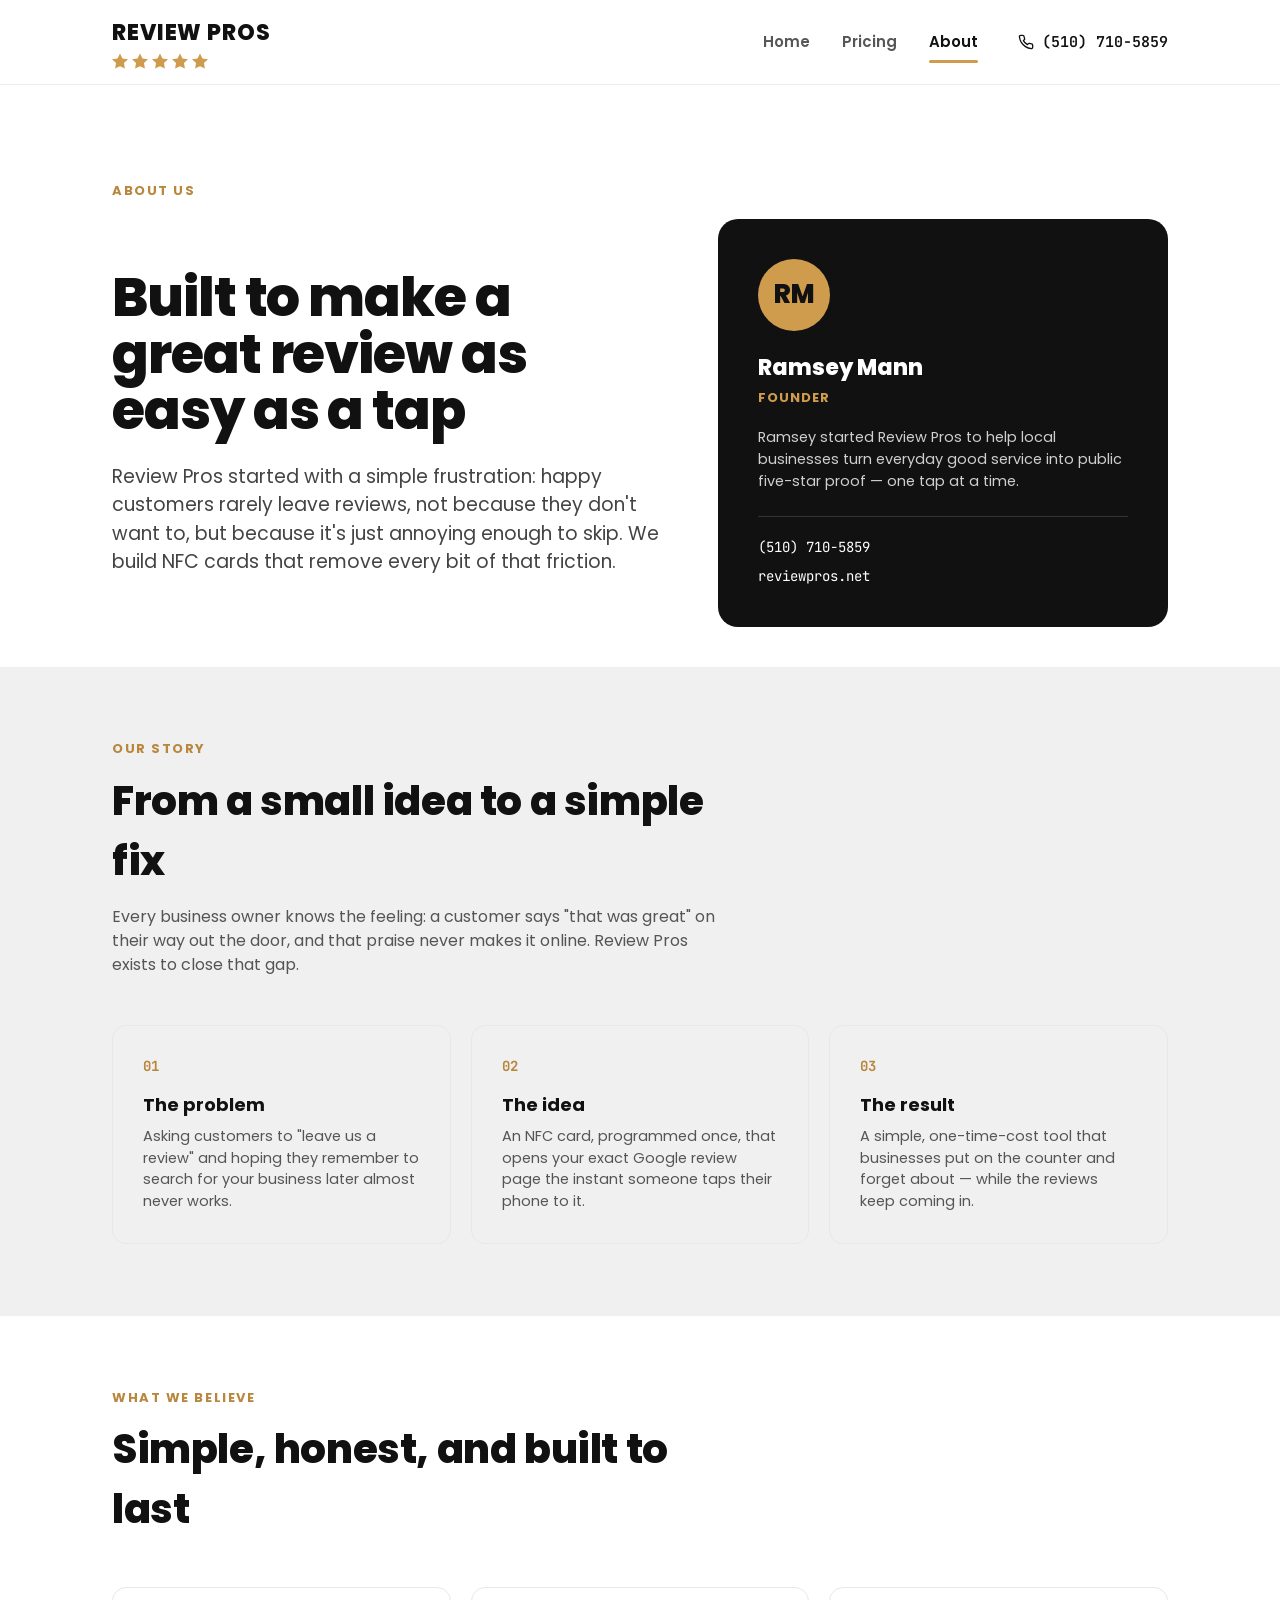
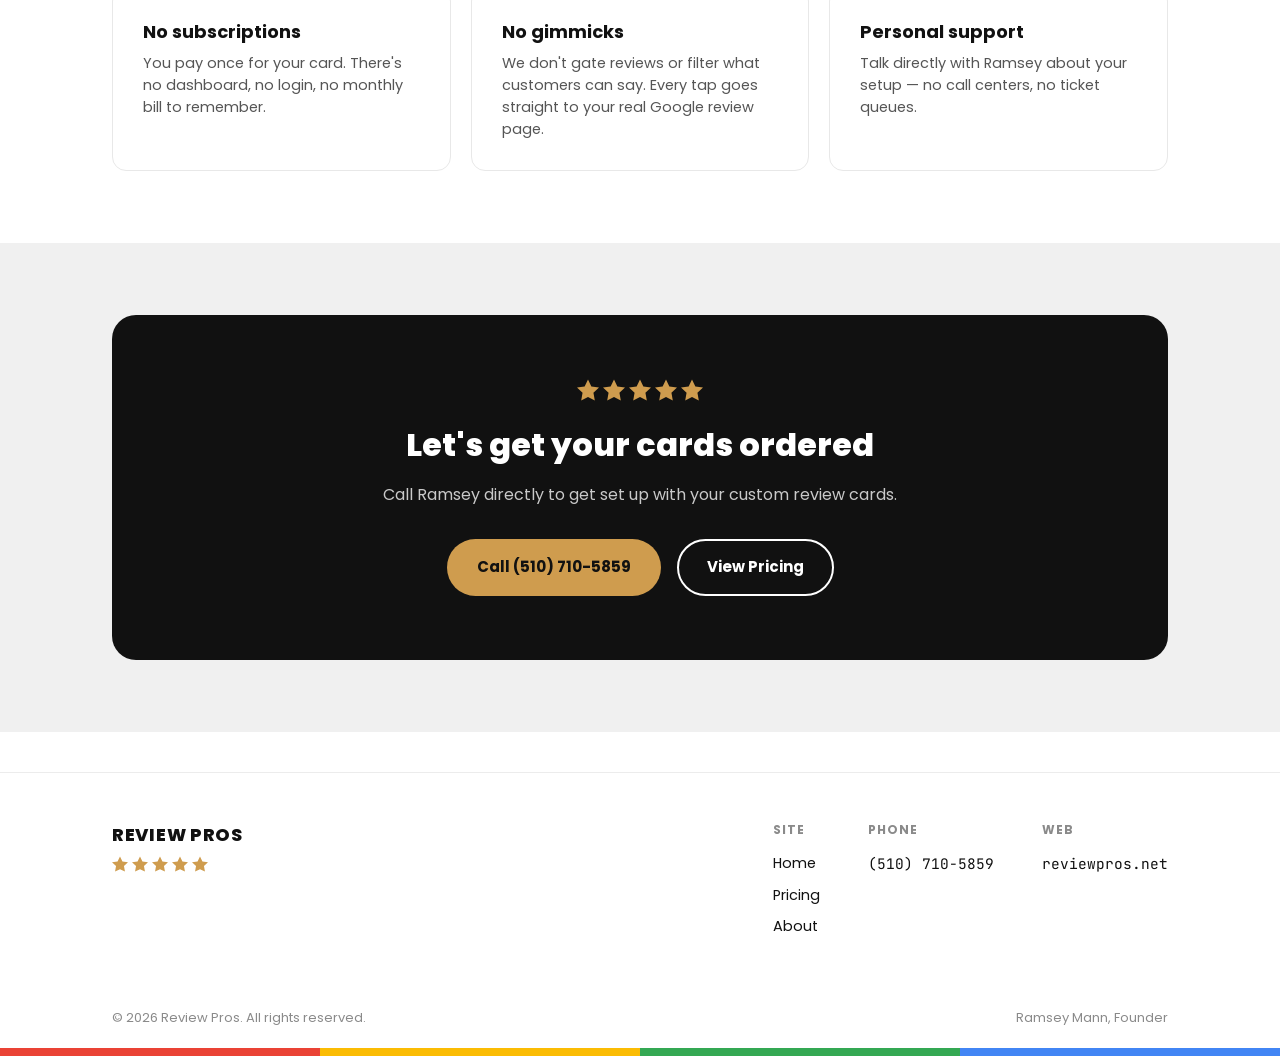
==== about.html @ d0340fe0 "Add files via upload" ====
<!DOCTYPE html>
<html lang="en">
<head>
<meta charset="UTF-8">
<meta name="viewport" content="width=device-width, initial-scale=1.0">
<title>About — Review Pros</title>
<meta name="description" content="Review Pros is a Bay Area NFC review card business founded by Ramsey Mann, built to help local businesses earn more Google reviews with zero friction.">
<link rel="preconnect" href="https://fonts.googleapis.com">
<link rel="preconnect" href="https://fonts.gstatic.com" crossorigin>
<link href="https://fonts.googleapis.com/css2?family=Poppins:wght@400;500;600;700;800&family=JetBrains+Mono:wght@400;500;700&display=swap" rel="stylesheet">
<link rel="stylesheet" href="styles.css">
</head>
<body>

<header class="site-header">
  <div class="wrap">
    <a href="index.html" class="logo">
      <span class="word">Review Pros</span>
      <span class="stars small" aria-hidden="true">
        <svg viewBox="0 0 24 24"><path d="M12 .587l3.668 7.568 8.332 1.151-6.064 5.828 1.48 8.279L12 19.771l-7.416 3.642 1.48-8.279L0 9.306l8.332-1.151z"/></svg>
        <svg viewBox="0 0 24 24"><path d="M12 .587l3.668 7.568 8.332 1.151-6.064 5.828 1.48 8.279L12 19.771l-7.416 3.642 1.48-8.279L0 9.306l8.332-1.151z"/></svg>
        <svg viewBox="0 0 24 24"><path d="M12 .587l3.668 7.568 8.332 1.151-6.064 5.828 1.48 8.279L12 19.771l-7.416 3.642 1.48-8.279L0 9.306l8.332-1.151z"/></svg>
        <svg viewBox="0 0 24 24"><path d="M12 .587l3.668 7.568 8.332 1.151-6.064 5.828 1.48 8.279L12 19.771l-7.416 3.642 1.48-8.279L0 9.306l8.332-1.151z"/></svg>
        <svg viewBox="0 0 24 24"><path d="M12 .587l3.668 7.568 8.332 1.151-6.064 5.828 1.48 8.279L12 19.771l-7.416 3.642 1.48-8.279L0 9.306l8.332-1.151z"/></svg>
      </span>
    </a>
    <nav class="main-nav">
      <div class="links">
        <a href="index.html">Home</a>
        <a href="pricing.html">Pricing</a>
        <a href="about.html" class="active">About</a>
      </div>
      <a class="header-phone mono" href="tel:15107105859">
        <svg viewBox="0 0 24 24" fill="none" stroke="currentColor" stroke-width="2" stroke-linecap="round" stroke-linejoin="round"><path d="M22 16.92v3a2 2 0 0 1-2.18 2 19.79 19.79 0 0 1-8.63-3.07 19.5 19.5 0 0 1-6-6 19.79 19.79 0 0 1-3.07-8.67A2 2 0 0 1 4.11 2h3a2 2 0 0 1 2 1.72c.127.96.361 1.903.7 2.81a2 2 0 0 1-.45 2.11L8.09 9.91a16 16 0 0 0 6 6l1.27-1.27a2 2 0 0 1 2.11-.45c.907.339 1.85.573 2.81.7A2 2 0 0 1 22 16.92z"/></svg>
        (510) 710-5859
      </a>
    </nav>
    <button class="nav-toggle" aria-label="Toggle menu">
      <span></span><span></span><span></span>
    </button>
  </div>
</header>

<main>
  <section class="hero" style="padding-bottom:40px;">
    <div class="wrap">
      <div class="eyebrow">About Us</div>
      <div class="about-hero">
        <div>
          <h1 style="font-size:clamp(34px,5vw,54px);">Built to make a great review as easy as a tap</h1>
          <p class="lead">Review Pros started with a simple frustration: happy customers rarely leave reviews, not because they don't want to, but because it's just annoying enough to skip. We build NFC cards that remove every bit of that friction.</p>
        </div>
        <div class="founder-card">
          <div class="avatar">RM</div>
          <h3>Ramsey Mann</h3>
          <div class="role">Founder</div>
          <p>Ramsey started Review Pros to help local businesses turn everyday good service into public five-star proof — one tap at a time.</p>
          <div class="contact-line mono">
            <span>(510) 710-5859</span>
            <span>reviewpros.net</span>
          </div>
        </div>
      </div>
    </div>
  </section>

  <section class="alt-bg">
    <div class="wrap">
      <div class="section-head">
        <div class="eyebrow">Our Story</div>
        <h2>From a small idea to a simple fix</h2>
        <p>Every business owner knows the feeling: a customer says "that was great" on their way out the door, and that praise never makes it online. Review Pros exists to close that gap.</p>
      </div>
      <div class="values-grid">
        <div class="value-card">
          <div class="num mono">01</div>
          <h3>The problem</h3>
          <p>Asking customers to "leave us a review" and hoping they remember to search for your business later almost never works.</p>
        </div>
        <div class="value-card">
          <div class="num mono">02</div>
          <h3>The idea</h3>
          <p>An NFC card, programmed once, that opens your exact Google review page the instant someone taps their phone to it.</p>
        </div>
        <div class="value-card">
          <div class="num mono">03</div>
          <h3>The result</h3>
          <p>A simple, one-time-cost tool that businesses put on the counter and forget about — while the reviews keep coming in.</p>
        </div>
      </div>
    </div>
  </section>

  <section>
    <div class="wrap">
      <div class="section-head">
        <div class="eyebrow">What We Believe</div>
        <h2>Simple, honest, and built to last</h2>
      </div>
      <div class="values-grid">
        <div class="value-card">
          <h3>No subscriptions</h3>
          <p>You pay once for your card. There's no dashboard, no login, no monthly bill to remember.</p>
        </div>
        <div class="value-card">
          <h3>No gimmicks</h3>
          <p>We don't gate reviews or filter what customers can say. Every tap goes straight to your real Google review page.</p>
        </div>
        <div class="value-card">
          <h3>Personal support</h3>
          <p>Talk directly with Ramsey about your setup — no call centers, no ticket queues.</p>
        </div>
      </div>
    </div>
  </section>

  <section class="alt-bg">
    <div class="wrap">
      <div class="cta-banner" style="background:var(--black);">
        <div class="stars" style="justify-content:center;" aria-hidden="true">
          <svg viewBox="0 0 24 24"><path d="M12 .587l3.668 7.568 8.332 1.151-6.064 5.828 1.48 8.279L12 19.771l-7.416 3.642 1.48-8.279L0 9.306l8.332-1.151z"/></svg>
          <svg viewBox="0 0 24 24"><path d="M12 .587l3.668 7.568 8.332 1.151-6.064 5.828 1.48 8.279L12 19.771l-7.416 3.642 1.48-8.279L0 9.306l8.332-1.151z"/></svg>
          <svg viewBox="0 0 24 24"><path d="M12 .587l3.668 7.568 8.332 1.151-6.064 5.828 1.48 8.279L12 19.771l-7.416 3.642 1.48-8.279L0 9.306l8.332-1.151z"/></svg>
          <svg viewBox="0 0 24 24"><path d="M12 .587l3.668 7.568 8.332 1.151-6.064 5.828 1.48 8.279L12 19.771l-7.416 3.642 1.48-8.279L0 9.306l8.332-1.151z"/></svg>
          <svg viewBox="0 0 24 24"><path d="M12 .587l3.668 7.568 8.332 1.151-6.064 5.828 1.48 8.279L12 19.771l-7.416 3.642 1.48-8.279L0 9.306l8.332-1.151z"/></svg>
        </div>
        <h2>Let's get your cards ordered</h2>
        <p>Call Ramsey directly to get set up with your custom review cards.</p>
        <div class="cta-row">
          <a href="tel:15107105859" class="btn btn-gold">Call (510) 710-5859</a>
          <a href="pricing.html" class="btn btn-outline">View Pricing</a>
        </div>
      </div>
    </div>
  </section>
</main>

<footer>
  <div class="wrap">
    <div class="footer-inner">
      <div class="footer-col">
        <a href="index.html" class="logo">
          <span class="word">Review Pros</span>
        </a>
        <div class="stars small" aria-hidden="true">
          <svg viewBox="0 0 24 24"><path d="M12 .587l3.668 7.568 8.332 1.151-6.064 5.828 1.48 8.279L12 19.771l-7.416 3.642 1.48-8.279L0 9.306l8.332-1.151z"/></svg>
          <svg viewBox="0 0 24 24"><path d="M12 .587l3.668 7.568 8.332 1.151-6.064 5.828 1.48 8.279L12 19.771l-7.416 3.642 1.48-8.279L0 9.306l8.332-1.151z"/></svg>
          <svg viewBox="0 0 24 24"><path d="M12 .587l3.668 7.568 8.332 1.151-6.064 5.828 1.48 8.279L12 19.771l-7.416 3.642 1.48-8.279L0 9.306l8.332-1.151z"/></svg>
          <svg viewBox="0 0 24 24"><path d="M12 .587l3.668 7.568 8.332 1.151-6.064 5.828 1.48 8.279L12 19.771l-7.416 3.642 1.48-8.279L0 9.306l8.332-1.151z"/></svg>
          <svg viewBox="0 0 24 24"><path d="M12 .587l3.668 7.568 8.332 1.151-6.064 5.828 1.48 8.279L12 19.771l-7.416 3.642 1.48-8.279L0 9.306l8.332-1.151z"/></svg>
        </div>
      </div>
      <div class="footer-links">
        <div class="col">
          <h4>Site</h4>
          <a href="index.html">Home</a>
          <a href="pricing.html">Pricing</a>
          <a href="about.html">About</a>
        </div>
        <div class="col">
          <h4>Phone</h4>
          <a class="mono" href="tel:15107105859">(510) 710-5859</a>
        </div>
        <div class="col">
          <h4>Web</h4>
          <a class="mono" href="https://reviewpros.net">reviewpros.net</a>
        </div>
      </div>
    </div>
    <div class="footer-bottom">
      <span>&copy; 2026 Review Pros. All rights reserved.</span>
      <span>Ramsey Mann, Founder</span>
    </div>
  </div>
  <div class="stripe"><span class="r"></span><span class="y"></span><span class="g"></span><span class="b"></span></div>
</footer>

<script src="app.js"></script>
</body>
</html>
---- styles.css ----
:root {
  --black: #111111;
  --white: #ffffff;
  --gray-bg: #f0f0f0;
  --gray-text: #8a8a8a;
  --gold: #cf9c4e;
  --gold-dark: #b8863c;
  --red: #ea4335;
  --yellow: #fbbc04;
  --green: #34a853;
  --blue: #4285f4;
  --dark-card: #161616;
  --radius: 14px;
}

* { box-sizing: border-box; margin: 0; padding: 0; }

html { scroll-behavior: smooth; }

body {
  font-family: 'Poppins', -apple-system, BlinkMacSystemFont, 'Segoe UI', sans-serif;
  color: var(--black);
  background: var(--white);
  line-height: 1.5;
  -webkit-font-smoothing: antialiased;
}

.mono {
  font-family: 'JetBrains Mono', 'SFMono-Regular', Consolas, monospace;
}

a { color: inherit; text-decoration: none; }

img, svg { display: block; max-width: 100%; }

.wrap {
  max-width: 1120px;
  margin: 0 auto;
  padding: 0 32px;
}

/* Stars */
.stars { display: flex; gap: 4px; }
.stars svg { width: 22px; height: 22px; }
.stars.small svg { width: 16px; height: 16px; }
.stars.large svg { width: 30px; height: 30px; }
.stars svg path { fill: var(--gold); }

/* Header */
.site-header {
  border-bottom: 1px solid #ececec;
  position: sticky;
  top: 0;
  background: rgba(255,255,255,0.92);
  backdrop-filter: blur(8px);
  z-index: 100;
}

.site-header .wrap {
  display: flex;
  align-items: center;
  justify-content: space-between;
  height: 84px;
}

.logo {
  display: flex;
  flex-direction: column;
  gap: 4px;
}

.logo .word {
  font-weight: 800;
  font-size: 22px;
  letter-spacing: 0.04em;
  text-transform: uppercase;
}

.main-nav {
  display: flex;
  align-items: center;
  gap: 40px;
}

.main-nav .links {
  display: flex;
  gap: 32px;
  font-weight: 600;
  font-size: 15px;
}

.main-nav .links a {
  position: relative;
  padding: 4px 0;
  opacity: 0.7;
  transition: opacity 0.15s ease;
}

.main-nav .links a:hover,
.main-nav .links a.active { opacity: 1; }

.main-nav .links a.active::after {
  content: "";
  position: absolute;
  left: 0; right: 0; bottom: -6px;
  height: 3px;
  background: var(--gold);
  border-radius: 3px;
}

.header-phone {
  font-weight: 600;
  font-size: 15px;
  display: flex;
  align-items: center;
  gap: 8px;
  white-space: nowrap;
}

.header-phone svg { width: 16px; height: 16px; }

.nav-toggle {
  display: none;
  background: none;
  border: none;
  cursor: pointer;
  width: 32px;
  height: 32px;
  flex-direction: column;
  justify-content: center;
  gap: 5px;
}
.nav-toggle span {
  display: block;
  height: 2px;
  background: var(--black);
  border-radius: 2px;
}

/* Buttons */
.btn {
  display: inline-flex;
  align-items: center;
  justify-content: center;
  gap: 8px;
  padding: 15px 28px;
  border-radius: 999px;
  font-weight: 700;
  font-size: 15px;
  cursor: pointer;
  border: 2px solid transparent;
  transition: transform 0.15s ease, opacity 0.15s ease;
}
.btn:hover { transform: translateY(-1px); }

.btn-primary {
  background: var(--black);
  color: var(--white);
}
.btn-primary:hover { opacity: 0.85; }

.btn-outline {
  background: transparent;
  color: var(--black);
  border-color: var(--black);
}
.btn-outline:hover { background: var(--black); color: var(--white); }

.btn-gold {
  background: var(--gold);
  color: var(--black);
}
.btn-gold:hover { opacity: 0.88; }

.cta-row {
  display: flex;
  gap: 16px;
  flex-wrap: wrap;
}

/* Google stripe */
.stripe {
  height: 8px;
  display: flex;
  width: 100%;
}
.stripe span { flex: 1; }
.stripe .r { background: var(--red); }
.stripe .y { background: var(--yellow); }
.stripe .g { background: var(--green); }
.stripe .b { background: var(--blue); }

/* Hero */
.hero {
  padding: 96px 0 80px;
}
.hero .stars { margin-bottom: 24px; }
.eyebrow {
  font-weight: 700;
  font-size: 13px;
  letter-spacing: 0.12em;
  text-transform: uppercase;
  color: var(--gold-dark);
  margin-bottom: 18px;
}
.hero h1 {
  font-size: clamp(38px, 6vw, 68px);
  font-weight: 800;
  line-height: 1.05;
  letter-spacing: -0.02em;
  max-width: 820px;
}
.hero p.lead {
  margin-top: 24px;
  font-size: 19px;
  color: #444;
  max-width: 560px;
}
.hero .cta-row { margin-top: 36px; }
.hero .microcopy {
  margin-top: 18px;
  font-size: 14px;
  color: var(--gray-text);
}

/* Section */
section { padding: 72px 0; }
.section-head { max-width: 620px; margin-bottom: 48px; }
.section-head .eyebrow { margin-bottom: 12px; }
.section-head h2 {
  font-size: clamp(28px, 4vw, 40px);
  font-weight: 800;
  letter-spacing: -0.01em;
}
.section-head p { margin-top: 14px; color: #555; font-size: 16px; }

.alt-bg { background: var(--gray-bg); }

/* Steps */
.steps {
  display: grid;
  grid-template-columns: repeat(3, 1fr);
  gap: 24px;
}
.step-card {
  background: var(--white);
  border-radius: var(--radius);
  padding: 32px;
  border: 1px solid #e8e8e8;
}
.step-num {
  width: 40px; height: 40px;
  border-radius: 50%;
  background: var(--black);
  color: var(--white);
  display: flex; align-items: center; justify-content: center;
  font-weight: 800;
  margin-bottom: 20px;
  font-size: 15px;
}
.step-card h3 { font-size: 19px; font-weight: 700; margin-bottom: 10px; }
.step-card p { color: #555; font-size: 15px; }

/* Feature grid */
.features-grid {
  display: grid;
  grid-template-columns: repeat(4, 1fr);
  gap: 20px;
}
.feature {
  padding: 26px 22px;
  border-radius: var(--radius);
  border: 1px solid #e8e8e8;
}
.feature .icon {
  width: 40px; height: 40px;
  margin-bottom: 16px;
}
.feature .icon svg { width: 100%; height: 100%; }
.feature h3 { font-size: 16px; font-weight: 700; margin-bottom: 6px; }
.feature p { font-size: 14px; color: #666; }

/* Tap demo */
.tap-demo {
  display: flex;
  align-items: center;
  justify-content: center;
  gap: 64px;
  flex-wrap: wrap;
  background: var(--black);
  color: var(--white);
  border-radius: 24px;
  padding: 64px 40px;
}
.tap-demo .demo-left { max-width: 380px; }
.tap-demo .stars { margin-bottom: 20px; }
.tap-demo h2 { font-size: 30px; font-weight: 800; margin-bottom: 14px; }
.tap-demo p { color: #c9c9c9; font-size: 15px; }
.tap-icon svg { width: 200px; height: auto; }
.tap-icon path, .tap-icon circle, .tap-icon rect { stroke: var(--white); }
.tap-icon .label { fill: var(--white); }

/* Pricing */
.pricing-list {
  display: flex;
  flex-direction: column;
  gap: 18px;
  max-width: 760px;
  margin: 0 auto;
}
.price-card {
  display: flex;
  align-items: center;
  justify-content: space-between;
  background: var(--gray-bg);
  border-radius: var(--radius);
  padding: 30px 36px;
  position: relative;
}
.price-card.dark {
  background: var(--dark-card);
  color: var(--white);
}
.price-card .plan-name {
  font-size: 24px;
  font-weight: 800;
}
.price-card .per-card {
  font-size: 14px;
  color: var(--gray-text);
  margin-top: 6px;
}
.price-card.dark .per-card { color: #9a9a9a; }
.price-card .amount {
  font-size: 40px;
  font-weight: 800;
}
.price-card.dark .amount { color: var(--gold); }
.badge {
  position: absolute;
  top: -14px;
  right: 28px;
  background: var(--gold);
  color: var(--black);
  font-size: 12px;
  font-weight: 800;
  letter-spacing: 0.04em;
  text-transform: uppercase;
  padding: 7px 16px;
  border-radius: 999px;
}
.pricing-note {
  text-align: center;
  margin-top: 32px;
  color: var(--gray-text);
  font-size: 15px;
}
.pricing-cta {
  text-align: center;
  margin-top: 40px;
}

/* Compare table */
.compare {
  border: 1px solid #e8e8e8;
  border-radius: var(--radius);
  overflow: hidden;
}
.compare-row {
  display: grid;
  grid-template-columns: 2fr 1fr 1fr;
  align-items: center;
  padding: 18px 28px;
  border-bottom: 1px solid #eee;
  font-size: 15px;
}
.compare-row:last-child { border-bottom: none; }
.compare-row.head { font-weight: 700; background: var(--gray-bg); }
.compare-row .yes { color: var(--green); font-weight: 700; }
.compare-row .no { color: #bbb; }
.compare-row div:not(:first-child) { text-align: center; }

/* About */
.about-hero {
  display: grid;
  grid-template-columns: 1.1fr 0.9fr;
  gap: 56px;
  align-items: center;
}
.founder-card {
  background: var(--black);
  color: var(--white);
  border-radius: 20px;
  padding: 40px;
}
.founder-card .avatar {
  width: 72px; height: 72px;
  border-radius: 50%;
  background: var(--gold);
  color: var(--black);
  display: flex; align-items: center; justify-content: center;
  font-weight: 800;
  font-size: 26px;
  margin-bottom: 20px;
}
.founder-card h3 { font-size: 22px; font-weight: 800; }
.founder-card .role {
  color: var(--gold);
  font-size: 13px;
  font-weight: 700;
  letter-spacing: 0.08em;
  text-transform: uppercase;
  margin-top: 4px;
  margin-bottom: 20px;
}
.founder-card p { color: #cfcfcf; font-size: 14.5px; }
.founder-card .contact-line {
  margin-top: 24px;
  padding-top: 20px;
  border-top: 1px solid #333;
  display: flex;
  flex-direction: column;
  gap: 8px;
  font-size: 14px;
}

.values-grid {
  display: grid;
  grid-template-columns: repeat(3, 1fr);
  gap: 20px;
}
.value-card {
  padding: 30px;
  border-radius: var(--radius);
  border: 1px solid #e8e8e8;
}
.value-card .num {
  font-family: 'JetBrains Mono', monospace;
  color: var(--gold-dark);
  font-weight: 700;
  font-size: 14px;
  margin-bottom: 14px;
}
.value-card h3 { font-size: 18px; font-weight: 700; margin-bottom: 8px; }
.value-card p { font-size: 14.5px; color: #555; }

/* CTA banner */
.cta-banner {
  background: var(--black);
  border-radius: 24px;
  padding: 64px 48px;
  text-align: center;
}
.cta-banner .stars { justify-content: center; margin-bottom: 20px; }
.cta-banner h2 { color: var(--white); font-size: 32px; font-weight: 800; margin-bottom: 14px; }
.cta-banner p { color: #c9c9c9; margin-bottom: 32px; }
.cta-banner .cta-row { justify-content: center; }
.cta-banner .btn-outline { border-color: var(--white); color: var(--white); }
.cta-banner .btn-outline:hover { background: var(--white); color: var(--black); }

/* Footer */
footer {
  border-top: 1px solid #ececec;
  padding-top: 48px;
  margin-top: 40px;
}
.footer-inner {
  display: flex;
  justify-content: space-between;
  flex-wrap: wrap;
  gap: 32px;
  padding-bottom: 40px;
}
.footer-col .logo .word { font-size: 18px; }
.footer-col .stars { margin-top: 8px; }
.footer-links {
  display: flex;
  gap: 48px;
  flex-wrap: wrap;
}
.footer-links .col h4 {
  font-size: 12px;
  font-weight: 700;
  letter-spacing: 0.08em;
  text-transform: uppercase;
  color: var(--gray-text);
  margin-bottom: 14px;
}
.footer-links .col a, .footer-links .col p {
  display: block;
  font-size: 14.5px;
  margin-bottom: 10px;
  color: var(--black);
}
.footer-bottom {
  display: flex;
  justify-content: space-between;
  padding: 20px 0;
  font-size: 13px;
  color: var(--gray-text);
  flex-wrap: wrap;
  gap: 10px;
}

/* Responsive */
@media (max-width: 860px) {
  .steps { grid-template-columns: 1fr; }
  .features-grid { grid-template-columns: repeat(2, 1fr); }
  .about-hero { grid-template-columns: 1fr; }
  .values-grid { grid-template-columns: 1fr; }
  .compare-row { grid-template-columns: 1.4fr 1fr 1fr; padding: 16px; font-size: 13.5px; }
}

@media (max-width: 720px) {
  .main-nav .links, .header-phone { display: none; }
  .nav-toggle { display: flex; }
  .site-header.open .main-nav {
    display: flex;
  }
  .main-nav {
    position: fixed;
    top: 84px; left: 0; right: 0;
    background: var(--white);
    flex-direction: column;
    align-items: flex-start;
    padding: 24px 32px 32px;
    border-bottom: 1px solid #ececec;
    display: none;
  }
  .site-header.open .main-nav { display: flex; }
  .main-nav .links { flex-direction: column; gap: 20px; }
  .header-phone { display: none; }
  .site-header.open .header-phone { display: flex; margin-top: 16px; }
  .price-card { flex-direction: column; align-items: flex-start; gap: 14px; }
  .tap-demo { padding: 40px 24px; }
  .footer-inner { flex-direction: column; }
}
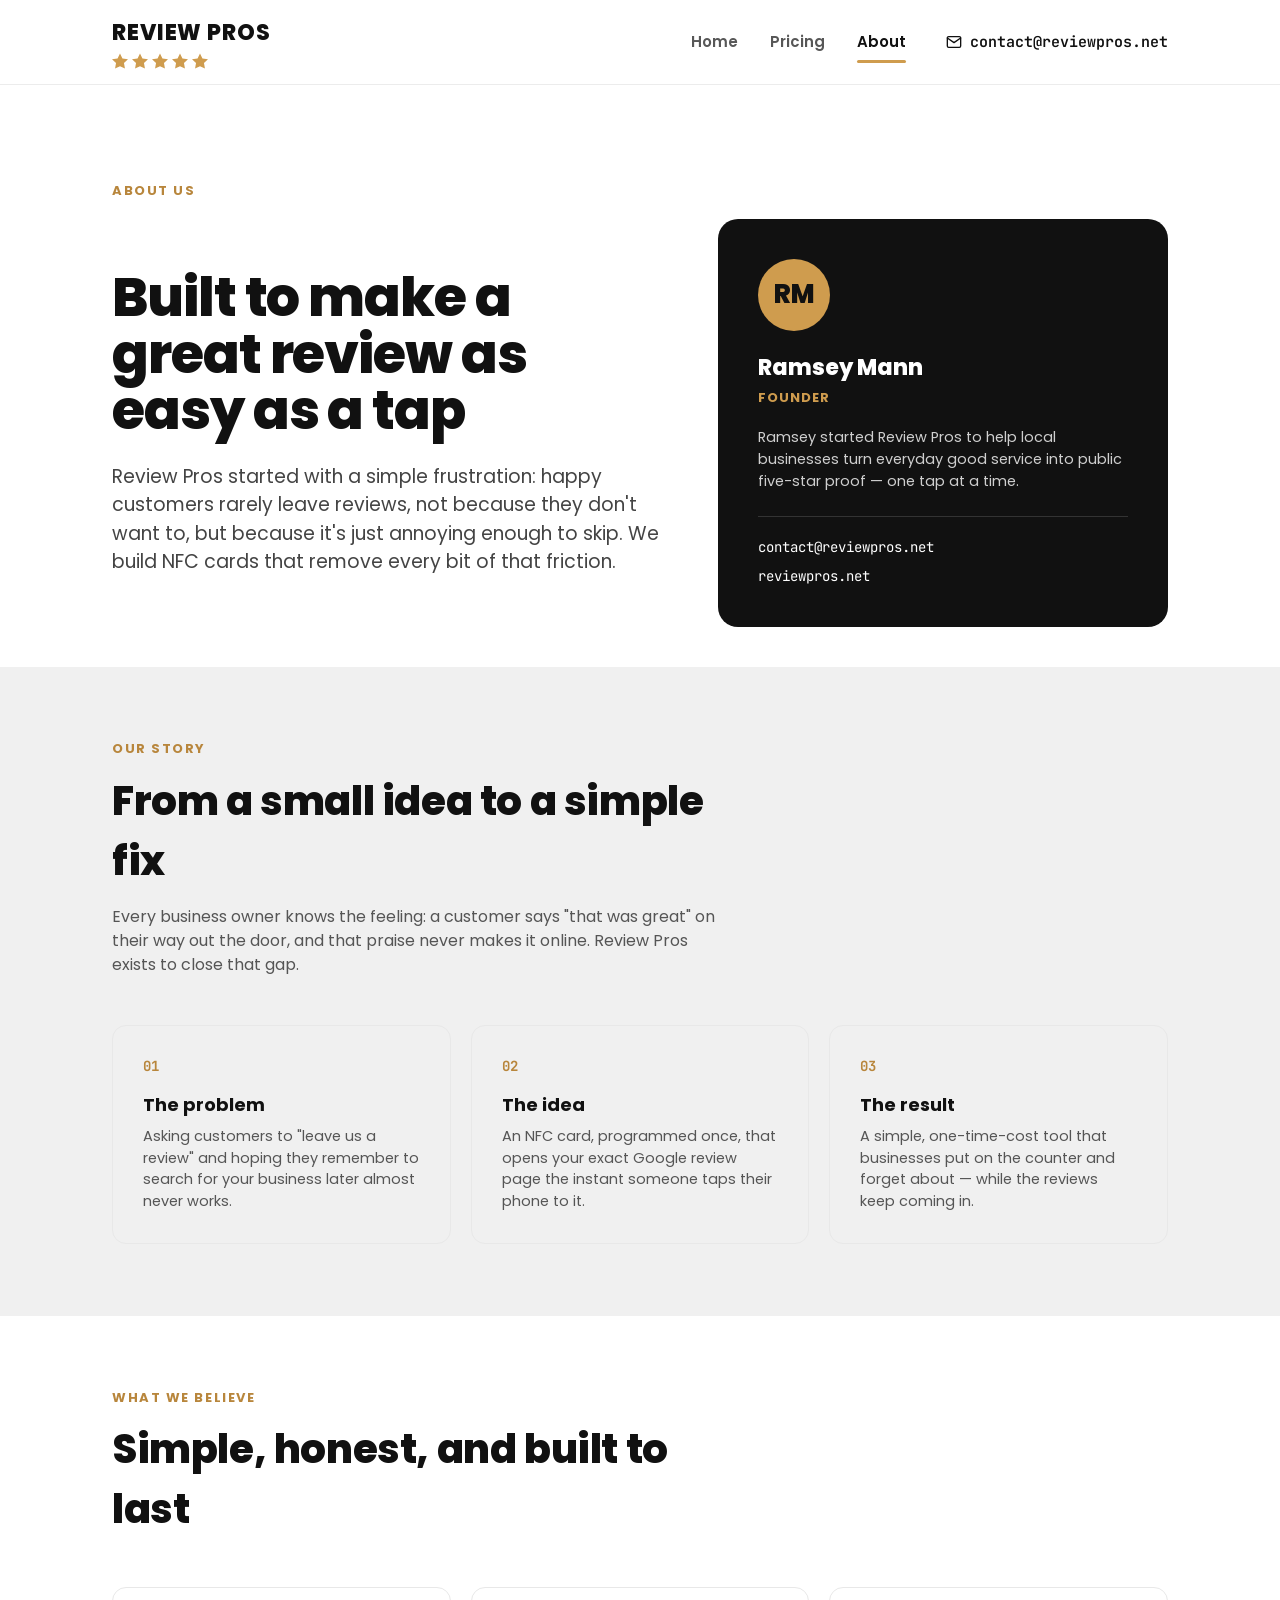
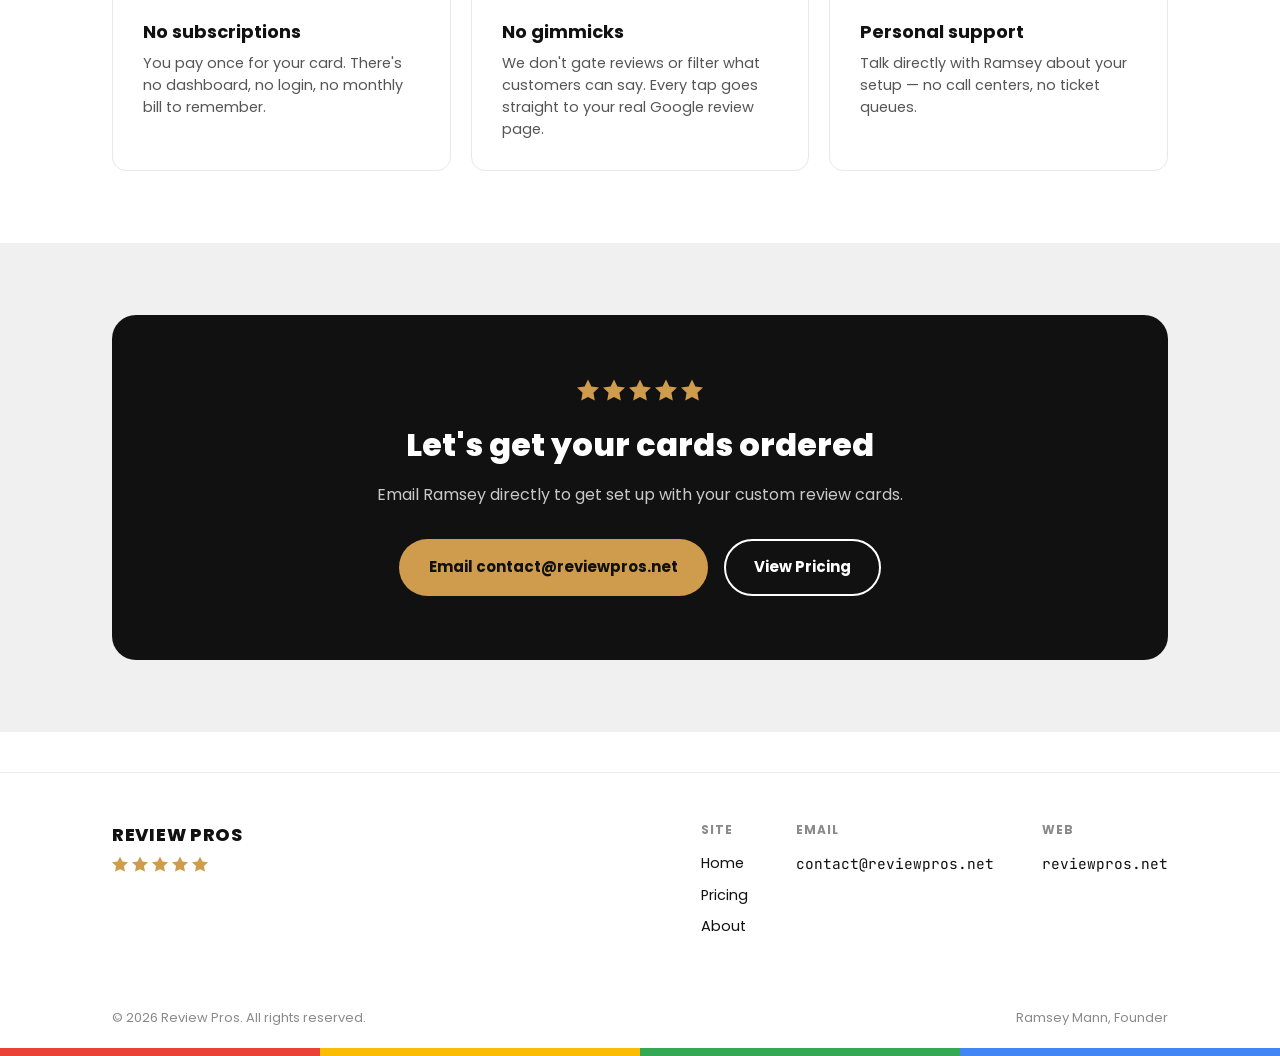
==== commit 20f0e924: "Add files via upload" ====
--- a/about.html
+++ b/about.html
@@ -30,9 +30,9 @@
         <a href="pricing.html">Pricing</a>
         <a href="about.html" class="active">About</a>
       </div>
-      <a class="header-phone mono" href="tel:15107105859">
-        <svg viewBox="0 0 24 24" fill="none" stroke="currentColor" stroke-width="2" stroke-linecap="round" stroke-linejoin="round"><path d="M22 16.92v3a2 2 0 0 1-2.18 2 19.79 19.79 0 0 1-8.63-3.07 19.5 19.5 0 0 1-6-6 19.79 19.79 0 0 1-3.07-8.67A2 2 0 0 1 4.11 2h3a2 2 0 0 1 2 1.72c.127.96.361 1.903.7 2.81a2 2 0 0 1-.45 2.11L8.09 9.91a16 16 0 0 0 6 6l1.27-1.27a2 2 0 0 1 2.11-.45c.907.339 1.85.573 2.81.7A2 2 0 0 1 22 16.92z"/></svg>
-        (510) 710-5859
+      <a class="header-phone mono" href="mailto:contact@reviewpros.net">
+        <svg viewBox="0 0 24 24" fill="none" stroke="currentColor" stroke-width="2" stroke-linecap="round" stroke-linejoin="round"><rect x="2" y="4" width="20" height="16" rx="2"/><path d="m22 6-10 7L2 6"/></svg>
+        contact@reviewpros.net
       </a>
     </nav>
     <button class="nav-toggle" aria-label="Toggle menu">
@@ -56,7 +56,7 @@
           <div class="role">Founder</div>
           <p>Ramsey started Review Pros to help local businesses turn everyday good service into public five-star proof — one tap at a time.</p>
           <div class="contact-line mono">
-            <span>(510) 710-5859</span>
+            <span>contact@reviewpros.net</span>
             <span>reviewpros.net</span>
           </div>
         </div>
@@ -125,9 +125,9 @@
           <svg viewBox="0 0 24 24"><path d="M12 .587l3.668 7.568 8.332 1.151-6.064 5.828 1.48 8.279L12 19.771l-7.416 3.642 1.48-8.279L0 9.306l8.332-1.151z"/></svg>
         </div>
         <h2>Let's get your cards ordered</h2>
-        <p>Call Ramsey directly to get set up with your custom review cards.</p>
+        <p>Email Ramsey directly to get set up with your custom review cards.</p>
         <div class="cta-row">
-          <a href="tel:15107105859" class="btn btn-gold">Call (510) 710-5859</a>
+          <a href="mailto:contact@reviewpros.net" class="btn btn-gold">Email contact@reviewpros.net</a>
           <a href="pricing.html" class="btn btn-outline">View Pricing</a>
         </div>
       </div>
@@ -158,8 +158,8 @@
           <a href="about.html">About</a>
         </div>
         <div class="col">
-          <h4>Phone</h4>
-          <a class="mono" href="tel:15107105859">(510) 710-5859</a>
+          <h4>Email</h4>
+          <a class="mono" href="mailto:contact@reviewpros.net">contact@reviewpros.net</a>
         </div>
         <div class="col">
           <h4>Web</h4>
--- a/styles.css
+++ b/styles.css
@@ -296,9 +296,7 @@
 .tap-demo .stars { margin-bottom: 20px; }
 .tap-demo h2 { font-size: 30px; font-weight: 800; margin-bottom: 14px; }
 .tap-demo p { color: #c9c9c9; font-size: 15px; }
-.tap-icon svg { width: 200px; height: auto; }
-.tap-icon path, .tap-icon circle, .tap-icon rect { stroke: var(--white); }
-.tap-icon .label { fill: var(--white); }
+.tap-icon img { width: 220px; max-width: 100%; display: block; margin: 0 auto; }
 
 /* Pricing */
 .pricing-list {
@@ -530,6 +528,7 @@
   .site-header.open .main-nav { display: flex; }
   .main-nav .links { flex-direction: column; gap: 20px; }
   .header-phone { display: none; }
+  .site-header.open .main-nav .links { display: flex; }
   .site-header.open .header-phone { display: flex; margin-top: 16px; }
   .price-card { flex-direction: column; align-items: flex-start; gap: 14px; }
   .tap-demo { padding: 40px 24px; }
